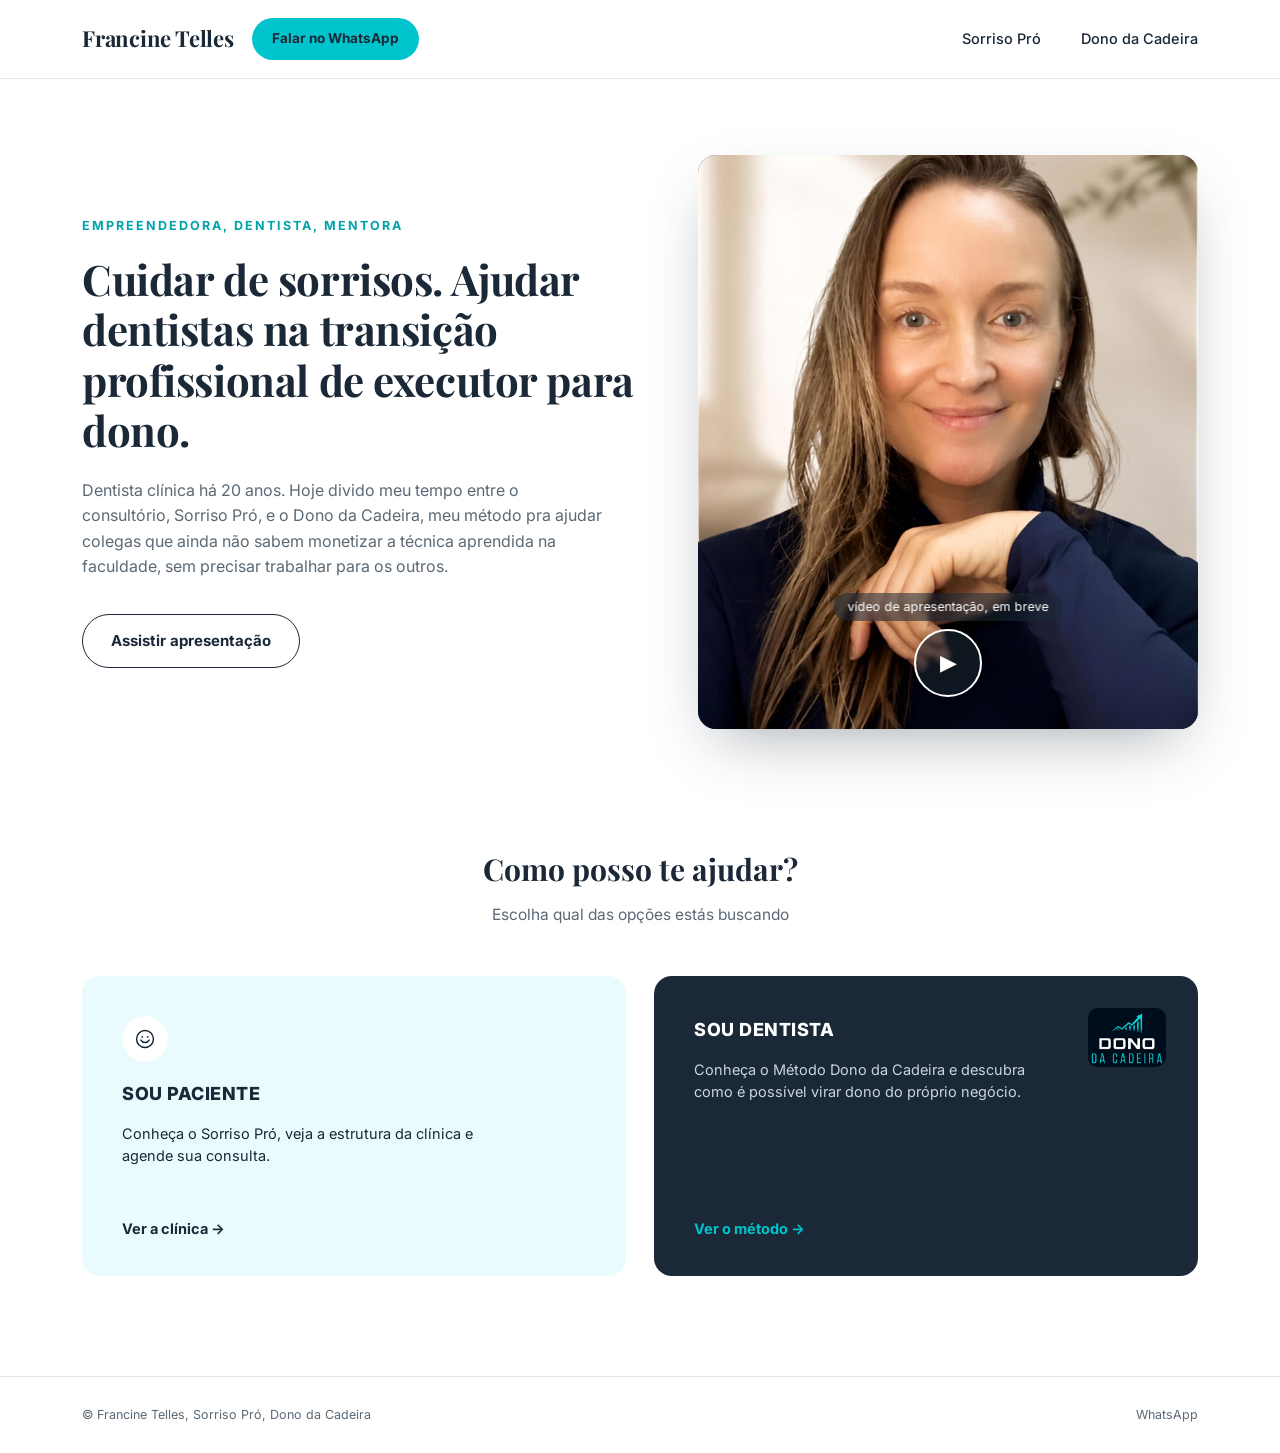
==== index.html @ 2c591fe8 "Add files via upload" ====
<!DOCTYPE html>
<html lang="pt-BR">
<head>
<meta charset="UTF-8">
<meta name="viewport" content="width=device-width, initial-scale=1.0">
<title>Francine Telles, Dentista, Empreendedora e Mentora</title>
<meta name="description" content="Dentista clínica há 20 anos. Fundadora do Sorriso Pró e criadora do método Dono da Cadeira, para dentistas que querem virar donos do próprio negócio.">
<link rel="canonical" href="https://www.francinetelles.com.br/">

<!-- Open Graph / redes sociais -->
<meta property="og:type" content="website">
<meta property="og:locale" content="pt_BR">
<meta property="og:site_name" content="Francine Telles">
<meta property="og:title" content="Francine Telles, Dentista, Empreendedora e Mentora">
<meta property="og:description" content="Dentista clínica há 20 anos. Fundadora do Sorriso Pró e criadora do método Dono da Cadeira, para dentistas que querem virar donos do próprio negócio.">
<meta property="og:url" content="https://www.francinetelles.com.br/">
<meta property="og:image" content="https://www.francinetelles.com.br/assets/francine-foto.jpg">
<meta name="twitter:card" content="summary_large_image">

<!-- Dados estruturados -->
<script type="application/ld+json">
{
  "@context": "https://schema.org",
  "@type": "Person",
  "name": "Francine Telles",
  "jobTitle": "Cirurgiã-dentista",
  "url": "https://www.francinetelles.com.br/",
  "image": "https://www.francinetelles.com.br/assets/francine-foto.jpg",
  "sameAs": [],
  "worksFor": [
    { "@type": "Dentist", "name": "Sorriso Pró" },
    { "@type": "Organization", "name": "Dono da Cadeira" }
  ]
}
</script>
<link rel="preconnect" href="https://fonts.googleapis.com">
<link rel="preconnect" href="https://fonts.gstatic.com" crossorigin>
<link href="https://fonts.googleapis.com/css2?family=Playfair+Display:wght@700;800&family=Inter:wght@400;500;600;700;800&display=swap" rel="stylesheet">
<link rel="stylesheet" href="css/style.css">
</head>
<body>

<header class="site-header">
  <div class="wrap">
    <div class="brand-group">
      <span class="brand-name">Francine Telles</span>
      <a class="btn btn-cta btn-sm" href="https://wa.me/55SEUNUMEROAQUI" target="_blank" rel="noopener">Falar no WhatsApp</a>
    </div>
    <nav class="nav-links">
      <a href="#sorriso-pro">Sorriso Pró</a>
      <a href="dono-da-cadeira.html">Dono da Cadeira</a>
    </nav>
  </div>
</header>

<section class="hero">
  <div class="wrap">
    <div class="hero-text">
      <p class="eyebrow">Empreendedora, Dentista, Mentora</p>
      <h1>Cuidar de sorrisos. Ajudar dentistas na transição profissional de executor para dono.</h1>
      <p class="lead">Dentista clínica há 20 anos. Hoje divido meu tempo entre o consultório, Sorriso
      Pró, e o Dono da Cadeira, meu método pra ajudar colegas que ainda não sabem monetizar a técnica
      aprendida na faculdade, sem precisar trabalhar para os outros.</p>
      <a class="btn btn-outline" href="#video-apresentacao">Assistir apresentação</a>
    </div>
    <div class="hero-media" id="video-apresentacao">
      <img src="assets/francine-foto.jpg" alt="Francine Telles, dentista e mentora">
      <span class="media-caption">vídeo de apresentação, em breve</span>
      <button class="play-btn" aria-label="Assistir vídeo de apresentação" disabled title="Vídeo em breve">▶</button>
    </div>
  </div>
</section>

<section class="doorway" id="ajuda">
  <div class="wrap">
    <div class="doorway-head">
      <h2>Como posso te ajudar?</h2>
      <p>Escolha qual das opções estás buscando</p>
    </div>
    <div class="cards">
      <a class="card card-light" href="#sorriso-pro" id="sorriso-pro">
        <span class="card-icon" aria-hidden="true">
          <svg width="22" height="22" viewBox="0 0 24 24" fill="none">
            <circle cx="12" cy="12" r="9.2" stroke="#1a2837" stroke-width="1.6"/>
            <path d="M7.5 13.2c1 1.7 2.6 2.6 4.5 2.6s3.5-0.9 4.5-2.6" stroke="#1a2837" stroke-width="1.6" stroke-linecap="round"/>
            <circle cx="9" cy="9.6" r="1" fill="#1a2837"/>
            <circle cx="15" cy="9.6" r="1" fill="#1a2837"/>
          </svg>
        </span>
        <h3>SOU PACIENTE</h3>
        <p>Conheça o Sorriso Pró, veja a estrutura da clínica e agende sua consulta.</p>
        <span class="card-link">Ver a clínica →</span>
      </a>
      <a class="card card-dark" href="dono-da-cadeira.html">
        <span class="card-logo-badge">
          <img src="assets/logo-dono-da-cadeira-dark-crop.jpg" alt="Dono da Cadeira">
        </span>
        <h3>SOU DENTISTA</h3>
        <p>Conheça o Método Dono da Cadeira e descubra como é possível virar dono do próprio
        negócio.</p>
        <span class="card-link">Ver o método →</span>
      </a>
    </div>
  </div>
</section>

<footer class="site-footer">
  <div class="wrap">
    <span>© Francine Telles, Sorriso Pró, Dono da Cadeira</span>
    <a href="https://wa.me/55SEUNUMEROAQUI" target="_blank" rel="noopener">WhatsApp</a>
  </div>
</footer>

</body>
</html>
---- css/style.css ----
/* ===================================================
   Francine Telles, Hub Digital
   Identidade: azul escuro #1a2837, ciano vívido #00c4cc, branco
   =================================================== */

:root {
  --navy: #1a2837;
  --navy-soft: #24384a;
  --cyan: #00c4cc;
  --cyan-dark: #00a3aa;
  --white: #ffffff;
  --ink-soft: #5b6975;
  --ink-soft-on-dark: #c9d6dd;
  --mint: #e9fbfc;
  --line: #e4e8ec;
  --radius-lg: 18px;
  --radius-md: 14px;
  --radius-sm: 10px;
  --max-width: 1180px;
  --font-display: "Playfair Display", Georgia, serif;
  --font-body: "Inter", -apple-system, BlinkMacSystemFont, "Segoe UI", sans-serif;
}

* { box-sizing: border-box; }

html { scroll-behavior: smooth; }

body {
  margin: 0;
  font-family: var(--font-body);
  color: var(--navy);
  background: var(--white);
  line-height: 1.6;
  font-size: 16px;
  -webkit-font-smoothing: antialiased;
}

img { max-width: 100%; display: block; }

a { color: inherit; text-decoration: none; }

.wrap {
  max-width: var(--max-width);
  margin: 0 auto;
  padding: 0 32px;
}

/* ---------- Botões ---------- */
.btn {
  display: inline-flex;
  align-items: center;
  justify-content: center;
  gap: 8px;
  padding: 14px 28px;
  border-radius: 999px;
  font-weight: 700;
  font-size: 15px;
  font-family: var(--font-body);
  border: none;
  cursor: pointer;
  transition: transform 0.15s ease, box-shadow 0.15s ease, background 0.15s ease;
  white-space: nowrap;
}
.btn:hover { transform: translateY(-1px); }
.btn:focus-visible { outline: 3px solid var(--cyan); outline-offset: 2px; }

.btn-cta {
  background: var(--cyan);
  color: var(--navy);
}
.btn-cta:hover { background: var(--cyan-dark); box-shadow: 0 8px 20px rgba(0,196,204,0.35); }

.btn-outline {
  background: transparent;
  color: var(--navy);
  border: 1.5px solid var(--navy);
}
.btn-outline:hover { background: var(--navy); color: var(--white); }

.btn-outline-light {
  background: transparent;
  color: var(--white);
  border: 1.5px solid rgba(255,255,255,0.5);
}
.btn-outline-light:hover { background: var(--white); color: var(--navy); }

.btn-sm { padding: 10px 20px; font-size: 13.5px; }

/* ---------- Header / Nav ---------- */
.site-header {
  position: sticky;
  top: 0;
  z-index: 50;
  background: rgba(255,255,255,0.92);
  backdrop-filter: blur(8px);
  border-bottom: 1px solid var(--line);
}
.site-header .wrap {
  display: flex;
  align-items: center;
  justify-content: space-between;
  padding-top: 18px;
  padding-bottom: 18px;
}
.brand-group {
  display: flex;
  align-items: center;
  gap: 18px;
}
.brand-name {
  font-family: var(--font-display);
  font-size: 22px;
  font-weight: 700;
  color: var(--navy);
  letter-spacing: -0.01em;
}
.nav-links {
  display: flex;
  align-items: center;
  gap: 40px;
}
.nav-links a {
  font-size: 14.5px;
  font-weight: 500;
  color: var(--navy);
  transition: color 0.15s ease;
}
.nav-links a:hover { color: var(--cyan-dark); }

/* ---------- Hero ---------- */
.hero {
  padding: 76px 0 96px;
}
.hero .wrap {
  display: grid;
  grid-template-columns: 1.05fr 0.95fr;
  gap: 64px;
  align-items: center;
}
.eyebrow {
  text-transform: uppercase;
  letter-spacing: 2px;
  color: var(--cyan-dark);
  font-weight: 700;
  font-size: 12.5px;
  margin: 0 0 18px 0;
}
.hero h1 {
  font-family: var(--font-display);
  font-size: 42px;
  line-height: 1.2;
  font-weight: 700;
  margin: 0 0 22px 0;
  color: var(--navy);
  letter-spacing: -0.01em;
}
.hero .lead {
  font-size: 16px;
  color: var(--ink-soft);
  max-width: 520px;
  margin: 0 0 34px 0;
}
.hero-media {
  position: relative;
  border-radius: var(--radius-lg);
  overflow: hidden;
  aspect-ratio: 4 / 4.6;
  background: var(--navy-soft);
  box-shadow: 0 24px 60px -20px rgba(26,40,55,0.4);
}
.hero-media img {
  width: 100%;
  height: 100%;
  object-fit: cover;
}
.play-btn {
  position: absolute;
  left: 50%;
  bottom: 32px;
  transform: translateX(-50%);
  width: 68px;
  height: 68px;
  border-radius: 50%;
  background: rgba(26,40,55,0.55);
  border: 2px solid var(--white);
  color: var(--white);
  font-size: 22px;
  display: flex;
  align-items: center;
  justify-content: center;
  cursor: pointer;
  backdrop-filter: blur(2px);
  transition: transform 0.15s ease, background 0.15s ease;
}
.play-btn:hover { transform: translateX(-50%) scale(1.06); background: var(--cyan); border-color: var(--cyan); color: var(--navy); }
.play-btn:focus-visible { outline: 3px solid var(--cyan); outline-offset: 3px; }
.media-caption {
  position: absolute;
  left: 50%;
  bottom: 108px;
  transform: translateX(-50%);
  color: var(--white);
  font-size: 12.5px;
  background: rgba(26,40,55,0.55);
  padding: 4px 14px;
  border-radius: 999px;
  backdrop-filter: blur(2px);
}

/* ---------- Doorway ---------- */
.doorway { padding: 20px 0 100px; }
.doorway-head { text-align: center; max-width: 560px; margin: 0 auto 48px; }
.doorway-head h2 {
  font-family: var(--font-display);
  font-size: 30px;
  color: var(--navy);
  margin: 0 0 10px 0;
}
.doorway-head p { color: var(--ink-soft); font-size: 15.5px; margin: 0; }

.cards {
  display: grid;
  grid-template-columns: 1fr 1fr;
  gap: 28px;
}
.card {
  display: flex;
  flex-direction: column;
  border-radius: var(--radius-lg);
  padding: 40px 40px 36px;
  min-height: 300px;
  position: relative;
  transition: transform 0.18s ease, box-shadow 0.18s ease;
}
.card:hover { transform: translateY(-4px); }
.card-light {
  background: var(--mint);
  color: var(--navy);
}
.card-light:hover { box-shadow: 0 20px 40px -20px rgba(0,196,204,0.4); }
.card-dark {
  background: var(--navy);
  color: var(--white);
}
.card-dark:hover { box-shadow: 0 20px 40px -20px rgba(26,40,55,0.55); }

.card-icon {
  width: 46px;
  height: 46px;
  border-radius: 50%;
  background: var(--white);
  display: flex;
  align-items: center;
  justify-content: center;
  font-size: 20px;
  margin-bottom: 18px;
}
.card-dark .card-icon { background: rgba(255,255,255,0.08); }

.card-logo-badge {
  position: absolute;
  top: 32px;
  right: 32px;
  width: 78px;
  border-radius: 10px;
  overflow: hidden;
}

.card h3 {
  font-family: var(--font-body);
  font-size: 18px;
  font-weight: 800;
  letter-spacing: 0.03em;
  margin: 0 0 14px 0;
}
.card p {
  font-size: 14.5px;
  line-height: 1.55;
  margin: 0 0 22px 0;
  max-width: 78%;
}
.card-dark p { color: var(--ink-soft-on-dark); }
.card-link {
  margin-top: auto;
  font-weight: 700;
  font-size: 14.5px;
}
.card-light .card-link { color: var(--navy); }
.card-dark .card-link { color: var(--cyan); }

/* ---------- Footer ---------- */
.site-footer {
  border-top: 1px solid var(--line);
  padding: 28px 0;
}
.site-footer .wrap {
  display: flex;
  justify-content: space-between;
  align-items: center;
  font-size: 12.5px;
  color: var(--ink-soft);
}
.site-footer a { color: var(--ink-soft); }
.site-footer a:hover { color: var(--cyan-dark); }

/* ---------- Página Dono da Cadeira ---------- */
.dc-header {
  background: var(--navy);
  border-bottom: 1px solid rgba(255,255,255,0.08);
}
.dc-header .wrap {
  display: flex;
  align-items: center;
  justify-content: space-between;
  padding-top: 16px;
  padding-bottom: 16px;
}
.dc-brand { display: flex; align-items: center; gap: 14px; }
.dc-brand-logo { width: 46px; border-radius: 8px; overflow: hidden; }
.dc-brand-name { font-family: var(--font-display); font-size: 17px; font-weight: 700; color: var(--white); }
.dc-brand-by { font-size: 12px; color: var(--ink-soft-on-dark); font-style: italic; }

.dc-hero { background: var(--navy); color: var(--white); padding: 80px 0 100px; }
.dc-hero .wrap {
  display: grid;
  grid-template-columns: 1.05fr 0.95fr;
  gap: 64px;
  align-items: center;
}
.dc-hero h1 {
  font-family: var(--font-display);
  font-size: 40px;
  line-height: 1.22;
  font-weight: 700;
  margin: 0 0 22px 0;
  color: var(--white);
}
.dc-hero .lead {
  color: var(--ink-soft-on-dark);
  font-size: 15.5px;
  max-width: 500px;
  margin: 0 0 32px 0;
}
.dc-urgency {
  margin-top: 18px;
  font-weight: 700;
  font-size: 13.5px;
  color: var(--cyan);
}
.dc-video {
  position: relative;
  border-radius: var(--radius-lg);
  aspect-ratio: 4 / 3.6;
  background: #0d1d28;
  border: 1.5px solid rgba(0,196,204,0.45);
  display: flex;
  align-items: center;
  justify-content: center;
  flex-direction: column;
  gap: 18px;
}
.dc-video .play-btn {
  position: static;
  transform: none;
  width: 84px;
  height: 84px;
  background: transparent;
  border: 2px solid var(--cyan);
  color: var(--cyan);
  font-size: 26px;
}
.dc-video .play-btn:hover { background: var(--cyan); color: var(--navy); }
.dc-video .video-note { color: var(--ink-soft-on-dark); font-size: 13px; }

/* ---------- Responsivo ---------- */
@media (max-width: 900px) {
  .hero .wrap, .dc-hero .wrap { grid-template-columns: 1fr; gap: 40px; }
  .hero { padding: 40px 0 60px; }
  .hero h1 { font-size: 32px; }
  .dc-hero h1 { font-size: 30px; }
  .cards { grid-template-columns: 1fr; }
  .site-header .wrap { flex-wrap: wrap; gap: 14px 0; }
  .nav-links { gap: 24px; order: 3; width: 100%; }
  .card p { max-width: 100%; }
  .hero-media { order: -1; aspect-ratio: 4/3.4; }
}
@media (max-width: 560px) {
  .wrap { padding: 0 20px; }
  .brand-group { flex-wrap: wrap; gap: 10px; }
  .hero h1 { font-size: 27px; }
  .dc-hero h1 { font-size: 25px; }
  .btn { padding: 12px 22px; font-size: 14px; }
  .dc-header .wrap { flex-direction: column; align-items: flex-start; gap: 14px; }
}
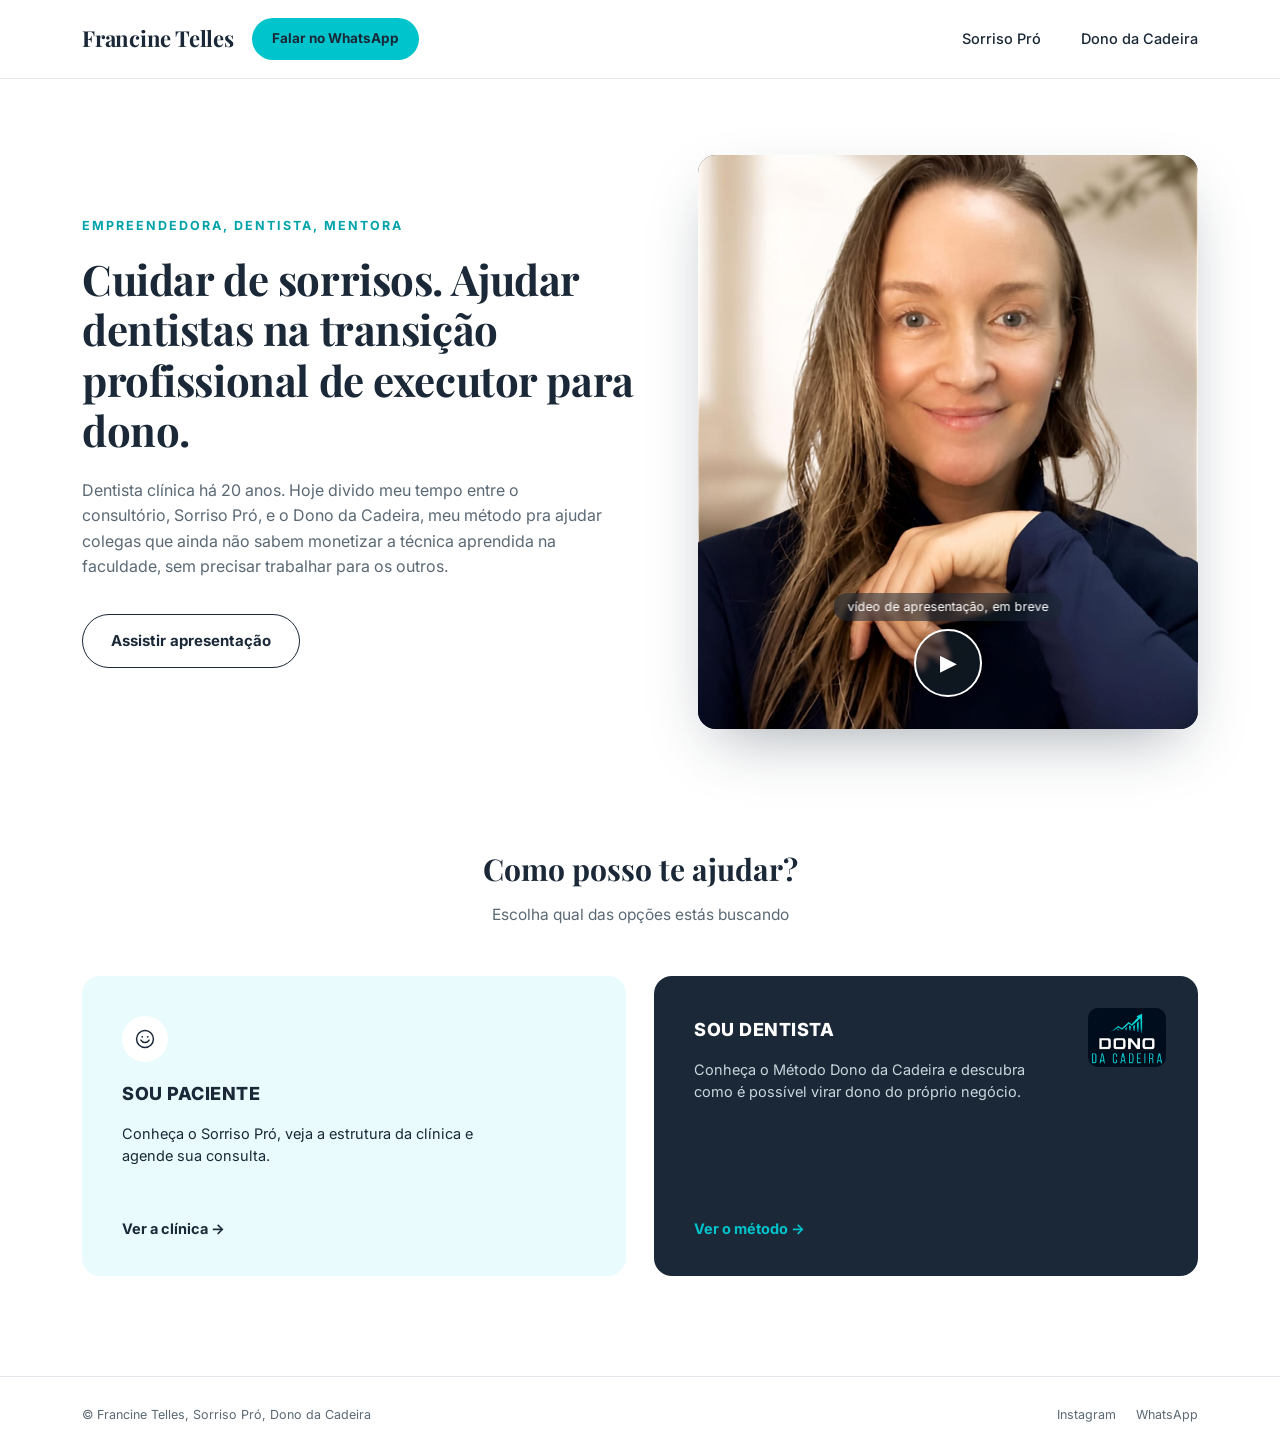
==== commit dde28403: "Update index.html" ====
--- a/index.html
+++ b/index.html
@@ -26,7 +26,7 @@
   "jobTitle": "Cirurgiã-dentista",
   "url": "https://www.francinetelles.com.br/",
   "image": "https://www.francinetelles.com.br/assets/francine-foto.jpg",
-  "sameAs": [],
+  "sameAs": ["https://www.instagram.com/frantellesparadentistas"],
   "worksFor": [
     { "@type": "Dentist", "name": "Sorriso Pró" },
     { "@type": "Organization", "name": "Dono da Cadeira" }
@@ -44,7 +44,7 @@
   <div class="wrap">
     <div class="brand-group">
       <span class="brand-name">Francine Telles</span>
-      <a class="btn btn-cta btn-sm" href="https://wa.me/55SEUNUMEROAQUI" target="_blank" rel="noopener">Falar no WhatsApp</a>
+      <a class="btn btn-cta btn-sm" href="https://wa.me/5551998588139" target="_blank" rel="noopener">Falar no WhatsApp</a>
     </div>
     <nav class="nav-links">
       <a href="#sorriso-pro">Sorriso Pró</a>
@@ -107,7 +107,10 @@
 <footer class="site-footer">
   <div class="wrap">
     <span>© Francine Telles, Sorriso Pró, Dono da Cadeira</span>
-    <a href="https://wa.me/55SEUNUMEROAQUI" target="_blank" rel="noopener">WhatsApp</a>
+    <span style="display:flex; gap:20px;">
+      <a href="https://www.instagram.com/frantellesparadentistas" target="_blank" rel="noopener">Instagram</a>
+      <a href="https://wa.me/5551998588139" target="_blank" rel="noopener">WhatsApp</a>
+    </span>
   </div>
 </footer>
 
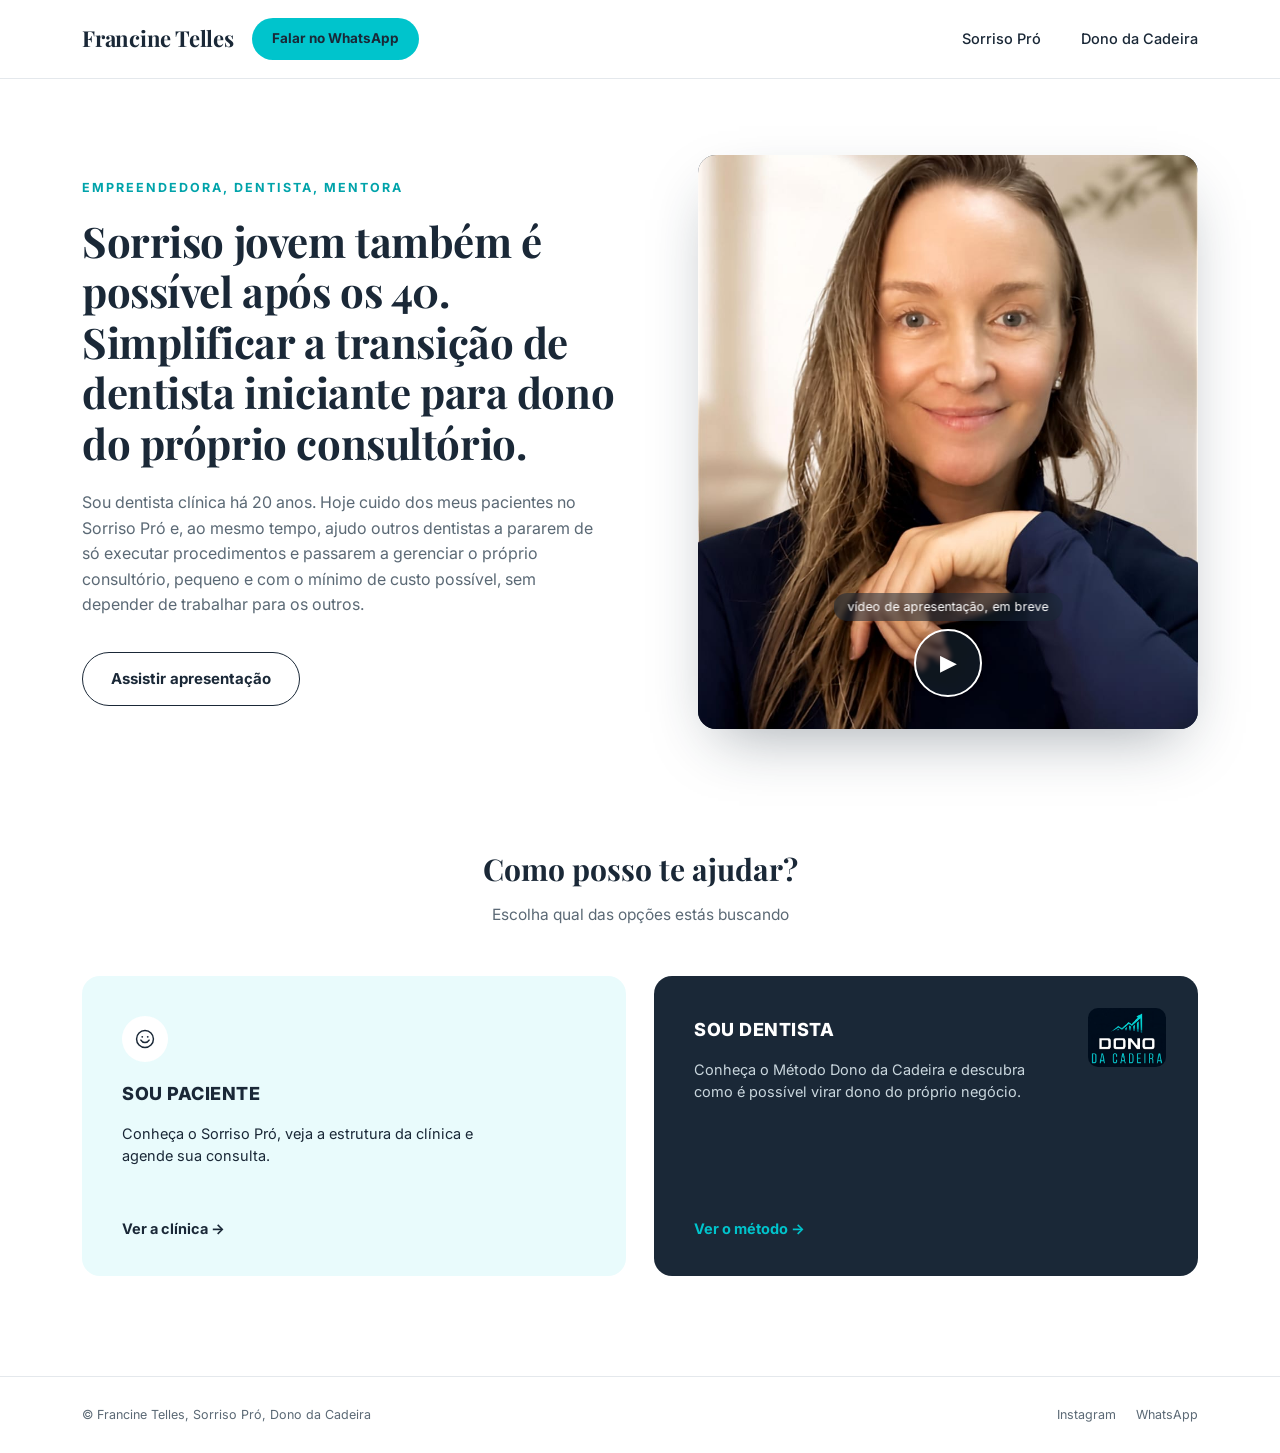
==== commit e5b4e70b: "Add files via upload" ====
--- a/index.html
+++ b/index.html
@@ -57,10 +57,12 @@
   <div class="wrap">
     <div class="hero-text">
       <p class="eyebrow">Empreendedora, Dentista, Mentora</p>
-      <h1>Cuidar de sorrisos. Ajudar dentistas na transição profissional de executor para dono.</h1>
-      <p class="lead">Dentista clínica há 20 anos. Hoje divido meu tempo entre o consultório, Sorriso
-      Pró, e o Dono da Cadeira, meu método pra ajudar colegas que ainda não sabem monetizar a técnica
-      aprendida na faculdade, sem precisar trabalhar para os outros.</p>
+      <h1>Sorriso jovem também é possível após os 40.<br>
+      <span class="h1-accent">Simplificar a transição de dentista iniciante para dono do próprio consultório.</span></h1>
+      <p class="lead">Sou dentista clínica há 20 anos. Hoje cuido dos meus pacientes no Sorriso Pró e,
+      ao mesmo tempo, ajudo outros dentistas a pararem de só executar procedimentos e passarem a
+      gerenciar o próprio consultório, pequeno e com o mínimo de custo possível, sem depender de
+      trabalhar para os outros.</p>
       <a class="btn btn-outline" href="#video-apresentacao">Assistir apresentação</a>
     </div>
     <div class="hero-media" id="video-apresentacao">
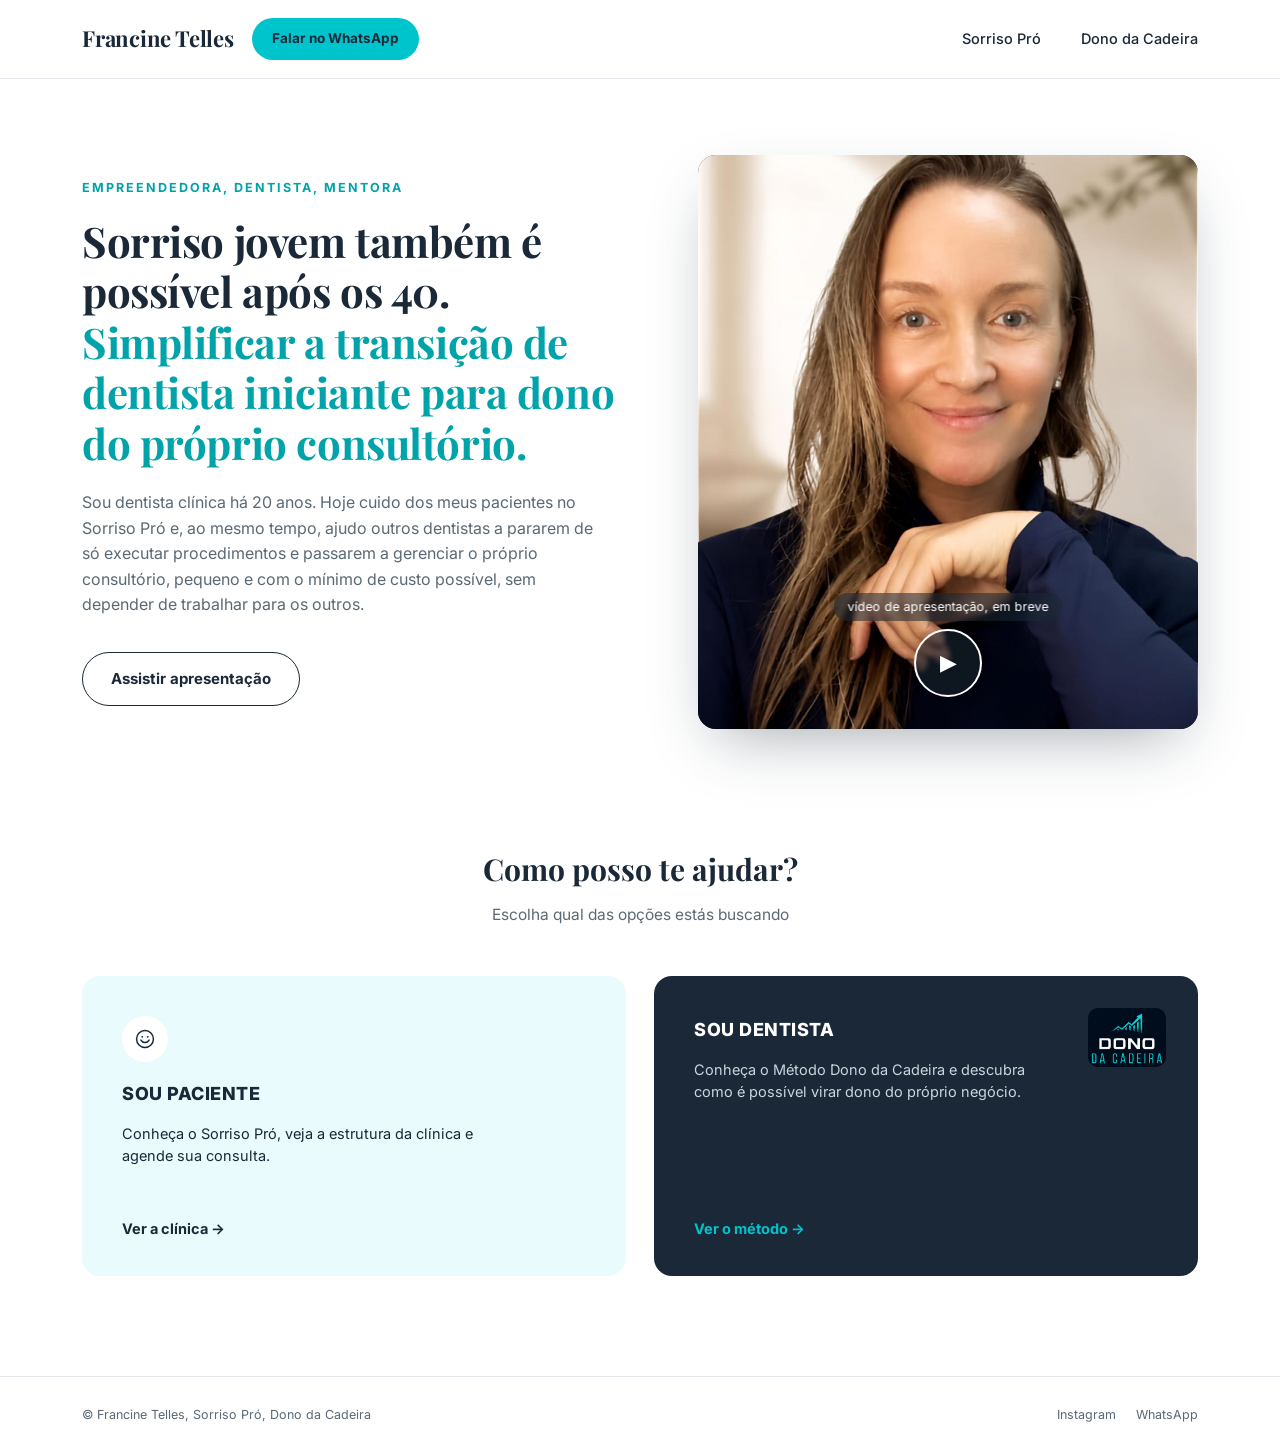
==== commit a8710e6b: "Add files via upload" ====
--- a/index.html
+++ b/index.html
@@ -6,6 +6,7 @@
 <title>Francine Telles, Dentista, Empreendedora e Mentora</title>
 <meta name="description" content="Dentista clínica há 20 anos. Fundadora do Sorriso Pró e criadora do método Dono da Cadeira, para dentistas que querem virar donos do próprio negócio.">
 <link rel="canonical" href="https://www.francinetelles.com.br/">
+<meta name="google-site-verification" content="kwSjlFCM9iuGTJzvuiiH2I1OGrS0Xrq18_uFKnvz5So" />
 
 <!-- Open Graph / redes sociais -->
 <meta property="og:type" content="website">
--- a/css/style.css
+++ b/css/style.css
@@ -154,6 +154,9 @@
   color: var(--navy);
   letter-spacing: -0.01em;
 }
+.h1-accent {
+  color: var(--cyan-dark);
+}
 .hero .lead {
   font-size: 16px;
   color: var(--ink-soft);
